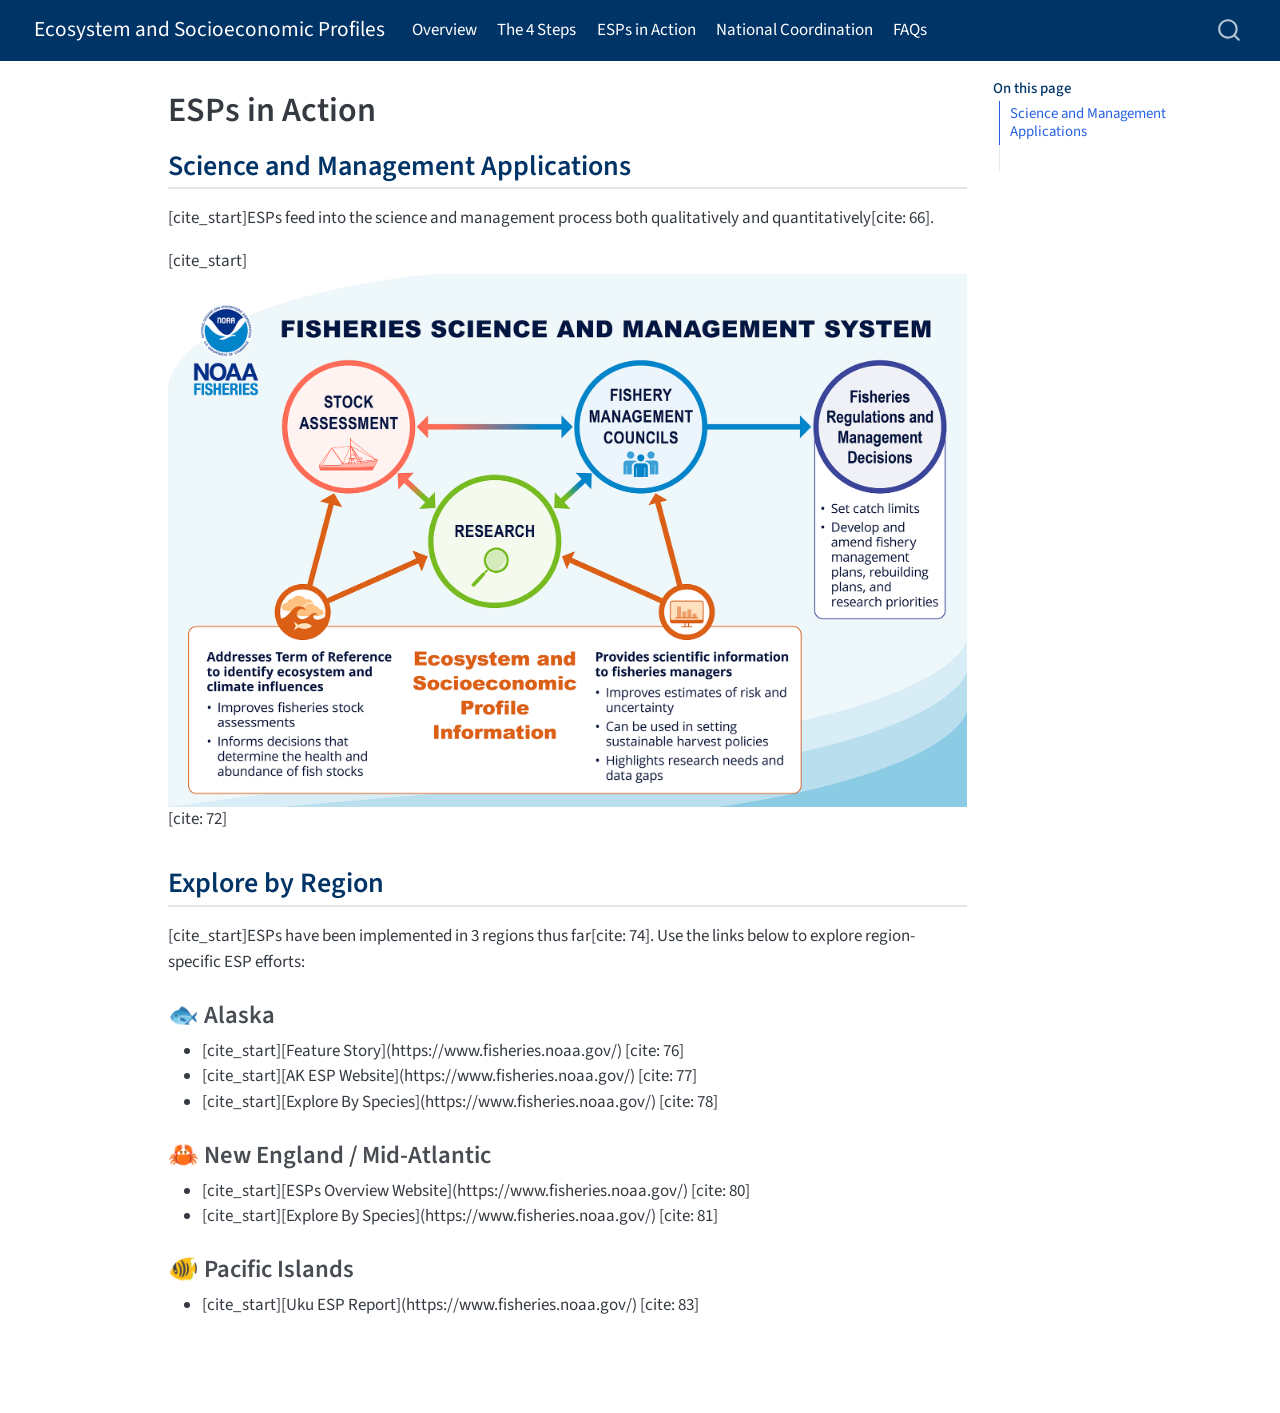
==== docs/content/action.html @ 58402c6b "fixing rendering errors" ====
<!DOCTYPE html>
<html xmlns="http://www.w3.org/1999/xhtml" lang="en" xml:lang="en"><head>

<meta charset="utf-8">
<meta name="generator" content="quarto-1.8.25">

<meta name="viewport" content="width=device-width, initial-scale=1.0, user-scalable=yes">


<title>ESPs in Action – Ecosystem and Socioeconomic Profiles</title>
<style>
code{white-space: pre-wrap;}
span.smallcaps{font-variant: small-caps;}
div.columns{display: flex; gap: min(4vw, 1.5em);}
div.column{flex: auto; overflow-x: auto;}
div.hanging-indent{margin-left: 1.5em; text-indent: -1.5em;}
ul.task-list{list-style: none;}
ul.task-list li input[type="checkbox"] {
  width: 0.8em;
  margin: 0 0.8em 0.2em -1em; /* quarto-specific, see https://github.com/quarto-dev/quarto-cli/issues/4556 */ 
  vertical-align: middle;
}
</style>


<script src="../site_libs/quarto-nav/quarto-nav.js"></script>
<script src="../site_libs/quarto-nav/headroom.min.js"></script>
<script src="../site_libs/clipboard/clipboard.min.js"></script>
<script src="../site_libs/quarto-search/autocomplete.umd.js"></script>
<script src="../site_libs/quarto-search/fuse.min.js"></script>
<script src="../site_libs/quarto-search/quarto-search.js"></script>
<meta name="quarto:offset" content="../">
<script src="../site_libs/quarto-html/quarto.js" type="module"></script>
<script src="../site_libs/quarto-html/tabsets/tabsets.js" type="module"></script>
<script src="../site_libs/quarto-html/axe/axe-check.js" type="module"></script>
<script src="../site_libs/quarto-html/popper.min.js"></script>
<script src="../site_libs/quarto-html/tippy.umd.min.js"></script>
<script src="../site_libs/quarto-html/anchor.min.js"></script>
<link href="../site_libs/quarto-html/tippy.css" rel="stylesheet">
<link href="../site_libs/quarto-html/quarto-syntax-highlighting-7b89279ff1a6dce999919e0e67d4d9ec.css" rel="stylesheet" id="quarto-text-highlighting-styles">
<script src="../site_libs/bootstrap/bootstrap.min.js"></script>
<link href="../site_libs/bootstrap/bootstrap-icons.css" rel="stylesheet">
<link href="../site_libs/bootstrap/bootstrap-3eb912b937f05daf4f4617c43f417ced.min.css" rel="stylesheet" append-hash="true" id="quarto-bootstrap" data-mode="light">
<script id="quarto-search-options" type="application/json">{
  "location": "navbar",
  "copy-button": false,
  "collapse-after": 3,
  "panel-placement": "end",
  "type": "overlay",
  "limit": 50,
  "keyboard-shortcut": [
    "f",
    "/",
    "s"
  ],
  "show-item-context": false,
  "language": {
    "search-no-results-text": "No results",
    "search-matching-documents-text": "matching documents",
    "search-copy-link-title": "Copy link to search",
    "search-hide-matches-text": "Hide additional matches",
    "search-more-match-text": "more match in this document",
    "search-more-matches-text": "more matches in this document",
    "search-clear-button-title": "Clear",
    "search-text-placeholder": "",
    "search-detached-cancel-button-title": "Cancel",
    "search-submit-button-title": "Submit",
    "search-label": "Search"
  }
}</script>


<link rel="stylesheet" href="../styles.css">
</head>

<body class="nav-fixed quarto-light">

<div id="quarto-search-results"></div>
  <header id="quarto-header" class="headroom fixed-top">
    <nav class="navbar navbar-expand-lg " data-bs-theme="dark">
      <div class="navbar-container container-fluid">
      <div class="navbar-brand-container mx-auto">
    <a href="../index.html" class="navbar-brand navbar-brand-logo">
    </a>
    <a class="navbar-brand" href="../index.html">
    <span class="navbar-title">Ecosystem and Socioeconomic Profiles</span>
    </a>
  </div>
            <div id="quarto-search" class="" title="Search"></div>
          <button class="navbar-toggler" type="button" data-bs-toggle="collapse" data-bs-target="#navbarCollapse" aria-controls="navbarCollapse" role="menu" aria-expanded="false" aria-label="Toggle navigation" onclick="if (window.quartoToggleHeadroom) { window.quartoToggleHeadroom(); }">
  <span class="navbar-toggler-icon"></span>
</button>
          <div class="collapse navbar-collapse" id="navbarCollapse">
            <ul class="navbar-nav navbar-nav-scroll me-auto">
  <li class="nav-item">
    <a class="nav-link" href="../index.html"> 
<span class="menu-text">Overview</span></a>
  </li>  
  <li class="nav-item">
    <a class="nav-link" href="../content/steps.html"> 
<span class="menu-text">The 4 Steps</span></a>
  </li>  
  <li class="nav-item">
    <a class="nav-link active" href="../content/action.html" aria-current="page"> 
<span class="menu-text">ESPs in Action</span></a>
  </li>  
  <li class="nav-item">
    <a class="nav-link" href="../content/coordination.html"> 
<span class="menu-text">National Coordination</span></a>
  </li>  
  <li class="nav-item">
    <a class="nav-link" href="../content/faqs.html"> 
<span class="menu-text">FAQs</span></a>
  </li>  
</ul>
          </div> <!-- /navcollapse -->
            <div class="quarto-navbar-tools">
</div>
      </div> <!-- /container-fluid -->
    </nav>
</header>
<!-- content -->
<div id="quarto-content" class="quarto-container page-columns page-rows-contents page-layout-article page-navbar">
<!-- sidebar -->
<!-- margin-sidebar -->
    <div id="quarto-margin-sidebar" class="sidebar margin-sidebar">
        <nav id="TOC" role="doc-toc" class="toc-active">
    <h2 id="toc-title">On this page</h2>
   
  <ul>
  <li><a href="#science-and-management-applications" id="toc-science-and-management-applications" class="nav-link active" data-scroll-target="#science-and-management-applications">Science and Management Applications</a></li>
  <li><a href="#explore-by-region" id="toc-explore-by-region" class="nav-link" data-scroll-target="#explore-by-region">Explore by Region</a>
  <ul class="collapse">
  <li><a href="#alaska" id="toc-alaska" class="nav-link" data-scroll-target="#alaska">🐟 Alaska</a></li>
  <li><a href="#new-england-mid-atlantic" id="toc-new-england-mid-atlantic" class="nav-link" data-scroll-target="#new-england-mid-atlantic">🦀 New England / Mid-Atlantic</a></li>
  <li><a href="#pacific-islands" id="toc-pacific-islands" class="nav-link" data-scroll-target="#pacific-islands">🐠 Pacific Islands</a></li>
  </ul></li>
  </ul>
</nav>
    </div>
<!-- main -->
<main class="content" id="quarto-document-content">

<header id="title-block-header" class="quarto-title-block default">
<div class="quarto-title">
<h1 class="title">ESPs in Action</h1>
</div>



<div class="quarto-title-meta">

    
  
    
  </div>
  


</header>


<section id="science-and-management-applications" class="level2">
<h2 class="anchored" data-anchor-id="science-and-management-applications">Science and Management Applications</h2>
<p>[cite_start]ESPs feed into the science and management process both qualitatively and quantitatively[cite: 66].</p>
<p>[cite_start]<img src="../images/management-system.png" class="img-fluid" alt="Fisheries Science and Management System Diagram">[cite: 72]</p>
</section>
<section id="explore-by-region" class="level2">
<h2 class="anchored" data-anchor-id="explore-by-region">Explore by Region</h2>
<p>[cite_start]ESPs have been implemented in 3 regions thus far[cite: 74]. Use the links below to explore region-specific ESP efforts:</p>
<section id="alaska" class="level3">
<h3 class="anchored" data-anchor-id="alaska">🐟 Alaska</h3>
<ul>
<li>[cite_start][Feature Story](https://www.fisheries.noaa.gov/) [cite: 76]</li>
<li>[cite_start][AK ESP Website](https://www.fisheries.noaa.gov/) [cite: 77]</li>
<li>[cite_start][Explore By Species](https://www.fisheries.noaa.gov/) [cite: 78]</li>
</ul>
</section>
<section id="new-england-mid-atlantic" class="level3">
<h3 class="anchored" data-anchor-id="new-england-mid-atlantic">🦀 New England / Mid-Atlantic</h3>
<ul>
<li>[cite_start][ESPs Overview Website](https://www.fisheries.noaa.gov/) [cite: 80]</li>
<li>[cite_start][Explore By Species](https://www.fisheries.noaa.gov/) [cite: 81]</li>
</ul>
</section>
<section id="pacific-islands" class="level3">
<h3 class="anchored" data-anchor-id="pacific-islands">🐠 Pacific Islands</h3>
<ul>
<li>[cite_start][Uku ESP Report](https://www.fisheries.noaa.gov/) [cite: 83]</li>
</ul>


</section>
</section>

</main> <!-- /main -->
<script id="quarto-html-after-body" type="application/javascript">
  window.document.addEventListener("DOMContentLoaded", function (event) {
    const icon = "";
    const anchorJS = new window.AnchorJS();
    anchorJS.options = {
      placement: 'right',
      icon: icon
    };
    anchorJS.add('.anchored');
    const isCodeAnnotation = (el) => {
      for (const clz of el.classList) {
        if (clz.startsWith('code-annotation-')) {                     
          return true;
        }
      }
      return false;
    }
    const onCopySuccess = function(e) {
      // button target
      const button = e.trigger;
      // don't keep focus
      button.blur();
      // flash "checked"
      button.classList.add('code-copy-button-checked');
      var currentTitle = button.getAttribute("title");
      button.setAttribute("title", "Copied!");
      let tooltip;
      if (window.bootstrap) {
        button.setAttribute("data-bs-toggle", "tooltip");
        button.setAttribute("data-bs-placement", "left");
        button.setAttribute("data-bs-title", "Copied!");
        tooltip = new bootstrap.Tooltip(button, 
          { trigger: "manual", 
            customClass: "code-copy-button-tooltip",
            offset: [0, -8]});
        tooltip.show();    
      }
      setTimeout(function() {
        if (tooltip) {
          tooltip.hide();
          button.removeAttribute("data-bs-title");
          button.removeAttribute("data-bs-toggle");
          button.removeAttribute("data-bs-placement");
        }
        button.setAttribute("title", currentTitle);
        button.classList.remove('code-copy-button-checked');
      }, 1000);
      // clear code selection
      e.clearSelection();
    }
    const getTextToCopy = function(trigger) {
      const outerScaffold = trigger.parentElement.cloneNode(true);
      const codeEl = outerScaffold.querySelector('code');
      for (const childEl of codeEl.children) {
        if (isCodeAnnotation(childEl)) {
          childEl.remove();
        }
      }
      return codeEl.innerText;
    }
    const clipboard = new window.ClipboardJS('.code-copy-button:not([data-in-quarto-modal])', {
      text: getTextToCopy
    });
    clipboard.on('success', onCopySuccess);
    if (window.document.getElementById('quarto-embedded-source-code-modal')) {
      const clipboardModal = new window.ClipboardJS('.code-copy-button[data-in-quarto-modal]', {
        text: getTextToCopy,
        container: window.document.getElementById('quarto-embedded-source-code-modal')
      });
      clipboardModal.on('success', onCopySuccess);
    }
      var localhostRegex = new RegExp(/^(?:http|https):\/\/localhost\:?[0-9]*\//);
      var mailtoRegex = new RegExp(/^mailto:/);
        var filterRegex = new RegExp('/' + window.location.host + '/');
      var isInternal = (href) => {
          return filterRegex.test(href) || localhostRegex.test(href) || mailtoRegex.test(href);
      }
      // Inspect non-navigation links and adorn them if external
     var links = window.document.querySelectorAll('a[href]:not(.nav-link):not(.navbar-brand):not(.toc-action):not(.sidebar-link):not(.sidebar-item-toggle):not(.pagination-link):not(.no-external):not([aria-hidden]):not(.dropdown-item):not(.quarto-navigation-tool):not(.about-link)');
      for (var i=0; i<links.length; i++) {
        const link = links[i];
        if (!isInternal(link.href)) {
          // undo the damage that might have been done by quarto-nav.js in the case of
          // links that we want to consider external
          if (link.dataset.originalHref !== undefined) {
            link.href = link.dataset.originalHref;
          }
        }
      }
    function tippyHover(el, contentFn, onTriggerFn, onUntriggerFn) {
      const config = {
        allowHTML: true,
        maxWidth: 500,
        delay: 100,
        arrow: false,
        appendTo: function(el) {
            return el.parentElement;
        },
        interactive: true,
        interactiveBorder: 10,
        theme: 'quarto',
        placement: 'bottom-start',
      };
      if (contentFn) {
        config.content = contentFn;
      }
      if (onTriggerFn) {
        config.onTrigger = onTriggerFn;
      }
      if (onUntriggerFn) {
        config.onUntrigger = onUntriggerFn;
      }
      window.tippy(el, config); 
    }
    const noterefs = window.document.querySelectorAll('a[role="doc-noteref"]');
    for (var i=0; i<noterefs.length; i++) {
      const ref = noterefs[i];
      tippyHover(ref, function() {
        // use id or data attribute instead here
        let href = ref.getAttribute('data-footnote-href') || ref.getAttribute('href');
        try { href = new URL(href).hash; } catch {}
        const id = href.replace(/^#\/?/, "");
        const note = window.document.getElementById(id);
        if (note) {
          return note.innerHTML;
        } else {
          return "";
        }
      });
    }
    const xrefs = window.document.querySelectorAll('a.quarto-xref');
    const processXRef = (id, note) => {
      // Strip column container classes
      const stripColumnClz = (el) => {
        el.classList.remove("page-full", "page-columns");
        if (el.children) {
          for (const child of el.children) {
            stripColumnClz(child);
          }
        }
      }
      stripColumnClz(note)
      if (id === null || id.startsWith('sec-')) {
        // Special case sections, only their first couple elements
        const container = document.createElement("div");
        if (note.children && note.children.length > 2) {
          container.appendChild(note.children[0].cloneNode(true));
          for (let i = 1; i < note.children.length; i++) {
            const child = note.children[i];
            if (child.tagName === "P" && child.innerText === "") {
              continue;
            } else {
              container.appendChild(child.cloneNode(true));
              break;
            }
          }
          if (window.Quarto?.typesetMath) {
            window.Quarto.typesetMath(container);
          }
          return container.innerHTML
        } else {
          if (window.Quarto?.typesetMath) {
            window.Quarto.typesetMath(note);
          }
          return note.innerHTML;
        }
      } else {
        // Remove any anchor links if they are present
        const anchorLink = note.querySelector('a.anchorjs-link');
        if (anchorLink) {
          anchorLink.remove();
        }
        if (window.Quarto?.typesetMath) {
          window.Quarto.typesetMath(note);
        }
        if (note.classList.contains("callout")) {
          return note.outerHTML;
        } else {
          return note.innerHTML;
        }
      }
    }
    for (var i=0; i<xrefs.length; i++) {
      const xref = xrefs[i];
      tippyHover(xref, undefined, function(instance) {
        instance.disable();
        let url = xref.getAttribute('href');
        let hash = undefined; 
        if (url.startsWith('#')) {
          hash = url;
        } else {
          try { hash = new URL(url).hash; } catch {}
        }
        if (hash) {
          const id = hash.replace(/^#\/?/, "");
          const note = window.document.getElementById(id);
          if (note !== null) {
            try {
              const html = processXRef(id, note.cloneNode(true));
              instance.setContent(html);
            } finally {
              instance.enable();
              instance.show();
            }
          } else {
            // See if we can fetch this
            fetch(url.split('#')[0])
            .then(res => res.text())
            .then(html => {
              const parser = new DOMParser();
              const htmlDoc = parser.parseFromString(html, "text/html");
              const note = htmlDoc.getElementById(id);
              if (note !== null) {
                const html = processXRef(id, note);
                instance.setContent(html);
              } 
            }).finally(() => {
              instance.enable();
              instance.show();
            });
          }
        } else {
          // See if we can fetch a full url (with no hash to target)
          // This is a special case and we should probably do some content thinning / targeting
          fetch(url)
          .then(res => res.text())
          .then(html => {
            const parser = new DOMParser();
            const htmlDoc = parser.parseFromString(html, "text/html");
            const note = htmlDoc.querySelector('main.content');
            if (note !== null) {
              // This should only happen for chapter cross references
              // (since there is no id in the URL)
              // remove the first header
              if (note.children.length > 0 && note.children[0].tagName === "HEADER") {
                note.children[0].remove();
              }
              const html = processXRef(null, note);
              instance.setContent(html);
            } 
          }).finally(() => {
            instance.enable();
            instance.show();
          });
        }
      }, function(instance) {
      });
    }
        let selectedAnnoteEl;
        const selectorForAnnotation = ( cell, annotation) => {
          let cellAttr = 'data-code-cell="' + cell + '"';
          let lineAttr = 'data-code-annotation="' +  annotation + '"';
          const selector = 'span[' + cellAttr + '][' + lineAttr + ']';
          return selector;
        }
        const selectCodeLines = (annoteEl) => {
          const doc = window.document;
          const targetCell = annoteEl.getAttribute("data-target-cell");
          const targetAnnotation = annoteEl.getAttribute("data-target-annotation");
          const annoteSpan = window.document.querySelector(selectorForAnnotation(targetCell, targetAnnotation));
          const lines = annoteSpan.getAttribute("data-code-lines").split(",");
          const lineIds = lines.map((line) => {
            return targetCell + "-" + line;
          })
          let top = null;
          let height = null;
          let parent = null;
          if (lineIds.length > 0) {
              //compute the position of the single el (top and bottom and make a div)
              const el = window.document.getElementById(lineIds[0]);
              top = el.offsetTop;
              height = el.offsetHeight;
              parent = el.parentElement.parentElement;
            if (lineIds.length > 1) {
              const lastEl = window.document.getElementById(lineIds[lineIds.length - 1]);
              const bottom = lastEl.offsetTop + lastEl.offsetHeight;
              height = bottom - top;
            }
            if (top !== null && height !== null && parent !== null) {
              // cook up a div (if necessary) and position it 
              let div = window.document.getElementById("code-annotation-line-highlight");
              if (div === null) {
                div = window.document.createElement("div");
                div.setAttribute("id", "code-annotation-line-highlight");
                div.style.position = 'absolute';
                parent.appendChild(div);
              }
              div.style.top = top - 2 + "px";
              div.style.height = height + 4 + "px";
              div.style.left = 0;
              let gutterDiv = window.document.getElementById("code-annotation-line-highlight-gutter");
              if (gutterDiv === null) {
                gutterDiv = window.document.createElement("div");
                gutterDiv.setAttribute("id", "code-annotation-line-highlight-gutter");
                gutterDiv.style.position = 'absolute';
                const codeCell = window.document.getElementById(targetCell);
                const gutter = codeCell.querySelector('.code-annotation-gutter');
                gutter.appendChild(gutterDiv);
              }
              gutterDiv.style.top = top - 2 + "px";
              gutterDiv.style.height = height + 4 + "px";
            }
            selectedAnnoteEl = annoteEl;
          }
        };
        const unselectCodeLines = () => {
          const elementsIds = ["code-annotation-line-highlight", "code-annotation-line-highlight-gutter"];
          elementsIds.forEach((elId) => {
            const div = window.document.getElementById(elId);
            if (div) {
              div.remove();
            }
          });
          selectedAnnoteEl = undefined;
        };
          // Handle positioning of the toggle
      window.addEventListener(
        "resize",
        throttle(() => {
          elRect = undefined;
          if (selectedAnnoteEl) {
            selectCodeLines(selectedAnnoteEl);
          }
        }, 10)
      );
      function throttle(fn, ms) {
      let throttle = false;
      let timer;
        return (...args) => {
          if(!throttle) { // first call gets through
              fn.apply(this, args);
              throttle = true;
          } else { // all the others get throttled
              if(timer) clearTimeout(timer); // cancel #2
              timer = setTimeout(() => {
                fn.apply(this, args);
                timer = throttle = false;
              }, ms);
          }
        };
      }
        // Attach click handler to the DT
        const annoteDls = window.document.querySelectorAll('dt[data-target-cell]');
        for (const annoteDlNode of annoteDls) {
          annoteDlNode.addEventListener('click', (event) => {
            const clickedEl = event.target;
            if (clickedEl !== selectedAnnoteEl) {
              unselectCodeLines();
              const activeEl = window.document.querySelector('dt[data-target-cell].code-annotation-active');
              if (activeEl) {
                activeEl.classList.remove('code-annotation-active');
              }
              selectCodeLines(clickedEl);
              clickedEl.classList.add('code-annotation-active');
            } else {
              // Unselect the line
              unselectCodeLines();
              clickedEl.classList.remove('code-annotation-active');
            }
          });
        }
    const findCites = (el) => {
      const parentEl = el.parentElement;
      if (parentEl) {
        const cites = parentEl.dataset.cites;
        if (cites) {
          return {
            el,
            cites: cites.split(' ')
          };
        } else {
          return findCites(el.parentElement)
        }
      } else {
        return undefined;
      }
    };
    var bibliorefs = window.document.querySelectorAll('a[role="doc-biblioref"]');
    for (var i=0; i<bibliorefs.length; i++) {
      const ref = bibliorefs[i];
      const citeInfo = findCites(ref);
      if (citeInfo) {
        tippyHover(citeInfo.el, function() {
          var popup = window.document.createElement('div');
          citeInfo.cites.forEach(function(cite) {
            var citeDiv = window.document.createElement('div');
            citeDiv.classList.add('hanging-indent');
            citeDiv.classList.add('csl-entry');
            var biblioDiv = window.document.getElementById('ref-' + cite);
            if (biblioDiv) {
              citeDiv.innerHTML = biblioDiv.innerHTML;
            }
            popup.appendChild(citeDiv);
          });
          return popup.innerHTML;
        });
      }
    }
  });
  </script>
</div> <!-- /content -->




</body></html>
---- docs/site_libs/quarto-html/tippy.css ----
.tippy-box[data-animation=fade][data-state=hidden]{opacity:0}[data-tippy-root]{max-width:calc(100vw - 10px)}.tippy-box{position:relative;background-color:#333;color:#fff;border-radius:4px;font-size:14px;line-height:1.4;white-space:normal;outline:0;transition-property:transform,visibility,opacity}.tippy-box[data-placement^=top]>.tippy-arrow{bottom:0}.tippy-box[data-placement^=top]>.tippy-arrow:before{bottom:-7px;left:0;border-width:8px 8px 0;border-top-color:initial;transform-origin:center top}.tippy-box[data-placement^=bottom]>.tippy-arrow{top:0}.tippy-box[data-placement^=bottom]>.tippy-arrow:before{top:-7px;left:0;border-width:0 8px 8px;border-bottom-color:initial;transform-origin:center bottom}.tippy-box[data-placement^=left]>.tippy-arrow{right:0}.tippy-box[data-placement^=left]>.tippy-arrow:before{border-width:8px 0 8px 8px;border-left-color:initial;right:-7px;transform-origin:center left}.tippy-box[data-placement^=right]>.tippy-arrow{left:0}.tippy-box[data-placement^=right]>.tippy-arrow:before{left:-7px;border-width:8px 8px 8px 0;border-right-color:initial;transform-origin:center right}.tippy-box[data-inertia][data-state=visible]{transition-timing-function:cubic-bezier(.54,1.5,.38,1.11)}.tippy-arrow{width:16px;height:16px;color:#333}.tippy-arrow:before{content:"";position:absolute;border-color:transparent;border-style:solid}.tippy-content{position:relative;padding:5px 9px;z-index:1}
---- docs/site_libs/quarto-html/quarto-syntax-highlighting-7b89279ff1a6dce999919e0e67d4d9ec.css ----
/* quarto syntax highlight colors */
:root {
  --quarto-hl-ot-color: #003B4F;
  --quarto-hl-at-color: #657422;
  --quarto-hl-ss-color: #20794D;
  --quarto-hl-an-color: #5E5E5E;
  --quarto-hl-fu-color: #4758AB;
  --quarto-hl-st-color: #20794D;
  --quarto-hl-cf-color: #003B4F;
  --quarto-hl-op-color: #5E5E5E;
  --quarto-hl-er-color: #AD0000;
  --quarto-hl-bn-color: #AD0000;
  --quarto-hl-al-color: #AD0000;
  --quarto-hl-va-color: #111111;
  --quarto-hl-bu-color: inherit;
  --quarto-hl-ex-color: inherit;
  --quarto-hl-pp-color: #AD0000;
  --quarto-hl-in-color: #5E5E5E;
  --quarto-hl-vs-color: #20794D;
  --quarto-hl-wa-color: #5E5E5E;
  --quarto-hl-do-color: #5E5E5E;
  --quarto-hl-im-color: #00769E;
  --quarto-hl-ch-color: #20794D;
  --quarto-hl-dt-color: #AD0000;
  --quarto-hl-fl-color: #AD0000;
  --quarto-hl-co-color: #5E5E5E;
  --quarto-hl-cv-color: #5E5E5E;
  --quarto-hl-cn-color: #8f5902;
  --quarto-hl-sc-color: #5E5E5E;
  --quarto-hl-dv-color: #AD0000;
  --quarto-hl-kw-color: #003B4F;
}

/* other quarto variables */
:root {
  --quarto-font-monospace: SFMono-Regular, Menlo, Monaco, Consolas, "Liberation Mono", "Courier New", monospace;
}

/* syntax highlight based on Pandoc's rules */
pre > code.sourceCode > span {
  color: #003B4F;
}

code.sourceCode > span {
  color: #003B4F;
}

div.sourceCode,
div.sourceCode pre.sourceCode {
  color: #003B4F;
}

/* Normal */
code span {
  color: #003B4F;
}

/* Alert */
code span.al {
  color: #AD0000;
  font-style: inherit;
}

/* Annotation */
code span.an {
  color: #5E5E5E;
  font-style: inherit;
}

/* Attribute */
code span.at {
  color: #657422;
  font-style: inherit;
}

/* BaseN */
code span.bn {
  color: #AD0000;
  font-style: inherit;
}

/* BuiltIn */
code span.bu {
  font-style: inherit;
}

/* ControlFlow */
code span.cf {
  color: #003B4F;
  font-weight: bold;
  font-style: inherit;
}

/* Char */
code span.ch {
  color: #20794D;
  font-style: inherit;
}

/* Constant */
code span.cn {
  color: #8f5902;
  font-style: inherit;
}

/* Comment */
code span.co {
  color: #5E5E5E;
  font-style: inherit;
}

/* CommentVar */
code span.cv {
  color: #5E5E5E;
  font-style: italic;
}

/* Documentation */
code span.do {
  color: #5E5E5E;
  font-style: italic;
}

/* DataType */
code span.dt {
  color: #AD0000;
  font-style: inherit;
}

/* DecVal */
code span.dv {
  color: #AD0000;
  font-style: inherit;
}

/* Error */
code span.er {
  color: #AD0000;
  font-style: inherit;
}

/* Extension */
code span.ex {
  font-style: inherit;
}

/* Float */
code span.fl {
  color: #AD0000;
  font-style: inherit;
}

/* Function */
code span.fu {
  color: #4758AB;
  font-style: inherit;
}

/* Import */
code span.im {
  color: #00769E;
  font-style: inherit;
}

/* Information */
code span.in {
  color: #5E5E5E;
  font-style: inherit;
}

/* Keyword */
code span.kw {
  color: #003B4F;
  font-weight: bold;
  font-style: inherit;
}

/* Operator */
code span.op {
  color: #5E5E5E;
  font-style: inherit;
}

/* Other */
code span.ot {
  color: #003B4F;
  font-style: inherit;
}

/* Preprocessor */
code span.pp {
  color: #AD0000;
  font-style: inherit;
}

/* SpecialChar */
code span.sc {
  color: #5E5E5E;
  font-style: inherit;
}

/* SpecialString */
code span.ss {
  color: #20794D;
  font-style: inherit;
}

/* String */
code span.st {
  color: #20794D;
  font-style: inherit;
}

/* Variable */
code span.va {
  color: #111111;
  font-style: inherit;
}

/* VerbatimString */
code span.vs {
  color: #20794D;
  font-style: inherit;
}

/* Warning */
code span.wa {
  color: #5E5E5E;
  font-style: italic;
}

.prevent-inlining {
  content: "</";
}

/*# sourceMappingURL=3944bc705cfaf4c80e56f77c5205168a.css.map */
---- docs/styles.css ----
/* Custom NOAA Branding Adjustments */
.navbar {
  background-color: #003366 !important; /* NOAA Deep Blue */
}

.navbar-title, .nav-link {
  color: #ffffff !important;
}

.callout {
  border-left-color: #005599 !important;
  background-color: #f4f8fb;
}

h2 {
  color: #003366;
  border-bottom: 2px solid #e5e5e5;
  padding-bottom: 4px;
}
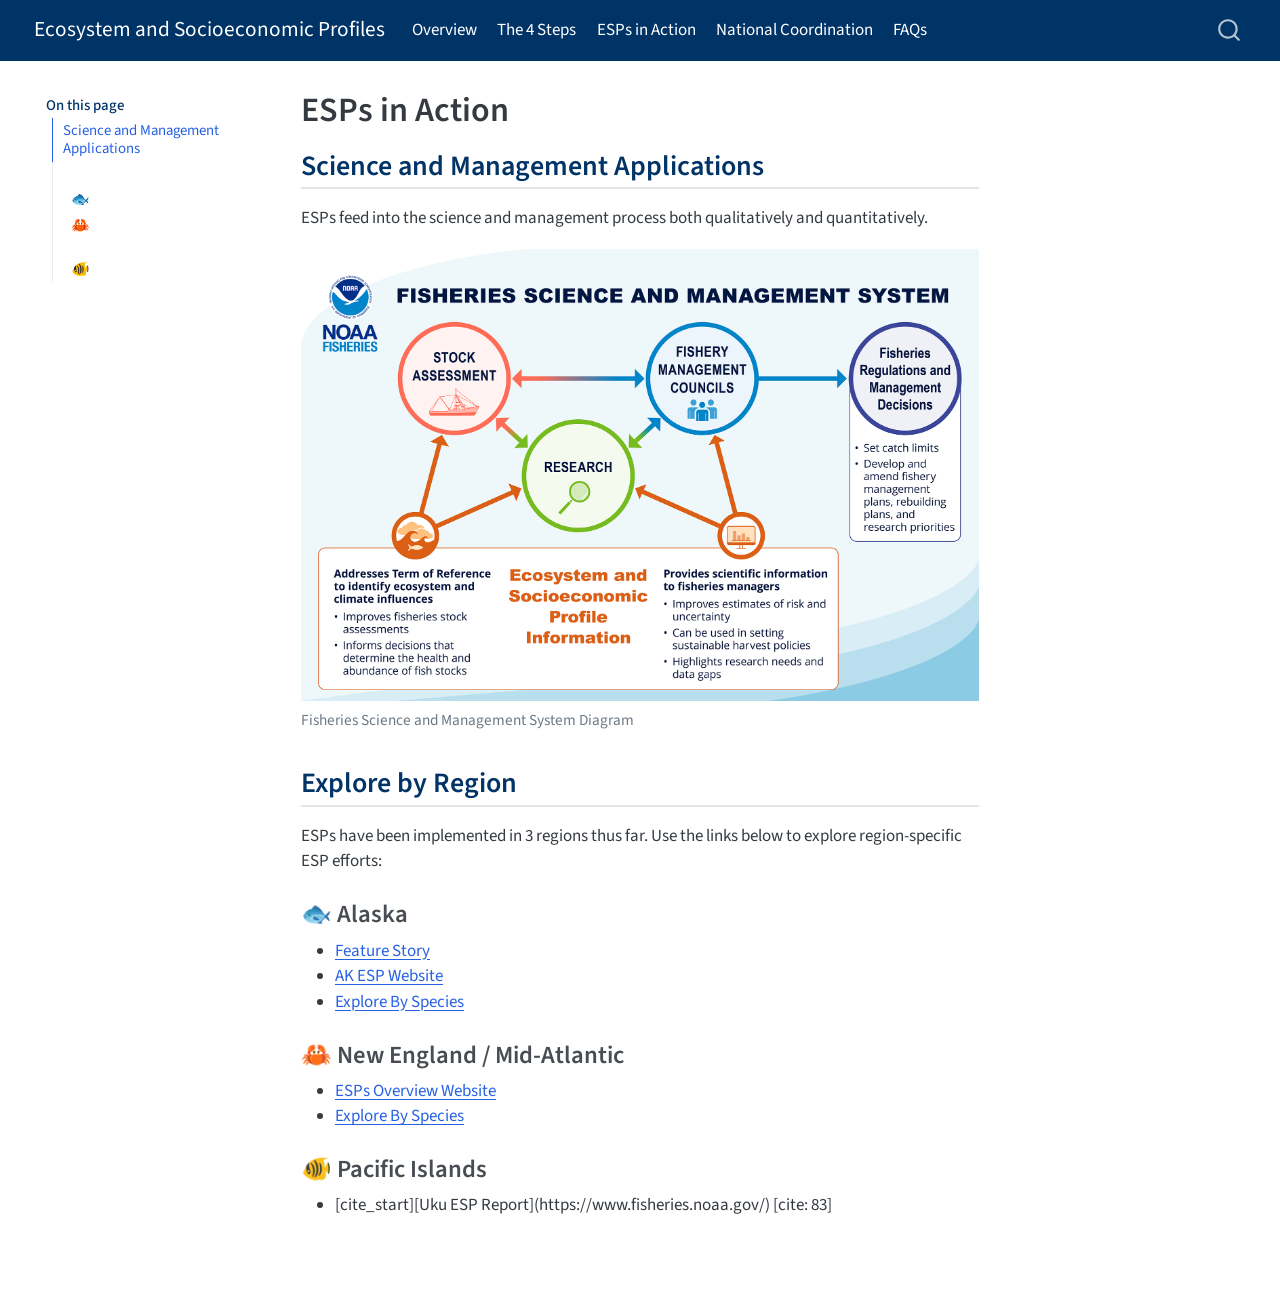
==== commit 17eaa518: "updated formatting" ====
--- a/docs/content/action.html
+++ b/docs/content/action.html
@@ -73,7 +73,7 @@
 <link rel="stylesheet" href="../styles.css">
 </head>
 
-<body class="nav-fixed quarto-light">
+<body class="floating nav-fixed quarto-light">
 
 <div id="quarto-search-results"></div>
   <header id="quarto-header" class="headroom fixed-top">
@@ -93,23 +93,23 @@
           <div class="collapse navbar-collapse" id="navbarCollapse">
             <ul class="navbar-nav navbar-nav-scroll me-auto">
   <li class="nav-item">
-    <a class="nav-link" href="../index.html"> 
+    <a class="nav-link" href="../index.qmd"> 
 <span class="menu-text">Overview</span></a>
   </li>  
   <li class="nav-item">
-    <a class="nav-link" href="../content/steps.html"> 
+    <a class="nav-link" href="../content/steps.qmd"> 
 <span class="menu-text">The 4 Steps</span></a>
   </li>  
   <li class="nav-item">
-    <a class="nav-link active" href="../content/action.html" aria-current="page"> 
+    <a class="nav-link" href="../content/action.qmd"> 
 <span class="menu-text">ESPs in Action</span></a>
   </li>  
   <li class="nav-item">
-    <a class="nav-link" href="../content/coordination.html"> 
+    <a class="nav-link" href="../content/coordination.qmd"> 
 <span class="menu-text">National Coordination</span></a>
   </li>  
   <li class="nav-item">
-    <a class="nav-link" href="../content/faqs.html"> 
+    <a class="nav-link" href="../content/faqs.qmd"> 
 <span class="menu-text">FAQs</span></a>
   </li>  
 </ul>
@@ -122,9 +122,8 @@
 <!-- content -->
 <div id="quarto-content" class="quarto-container page-columns page-rows-contents page-layout-article page-navbar">
 <!-- sidebar -->
-<!-- margin-sidebar -->
-    <div id="quarto-margin-sidebar" class="sidebar margin-sidebar">
-        <nav id="TOC" role="doc-toc" class="toc-active">
+  <nav id="quarto-sidebar" class="sidebar collapse collapse-horizontal quarto-sidebar-collapse-item sidebar-navigation floating overflow-auto">
+    <nav id="TOC" role="doc-toc" class="toc-active" data-toc-expanded="99">
     <h2 id="toc-title">On this page</h2>
    
   <ul>
@@ -137,6 +136,10 @@
   </ul></li>
   </ul>
 </nav>
+</nav>
+<div id="quarto-sidebar-glass" class="quarto-sidebar-collapse-item" data-bs-toggle="collapse" data-bs-target=".quarto-sidebar-collapse-item"></div>
+<!-- margin-sidebar -->
+    <div id="quarto-margin-sidebar" class="sidebar margin-sidebar zindex-bottom">
     </div>
 <!-- main -->
 <main class="content" id="quarto-document-content">
@@ -162,25 +165,30 @@
 
 <section id="science-and-management-applications" class="level2">
 <h2 class="anchored" data-anchor-id="science-and-management-applications">Science and Management Applications</h2>
-<p>[cite_start]ESPs feed into the science and management process both qualitatively and quantitatively[cite: 66].</p>
-<p>[cite_start]<img src="../images/management-system.png" class="img-fluid" alt="Fisheries Science and Management System Diagram">[cite: 72]</p>
+<p>ESPs feed into the science and management process both qualitatively and quantitatively.</p>
+<div class="quarto-figure quarto-figure-center">
+<figure class="figure">
+<p><img src="../images/management-system.png" class="img-fluid figure-img"></p>
+<figcaption>Fisheries Science and Management System Diagram</figcaption>
+</figure>
+</div>
 </section>
 <section id="explore-by-region" class="level2">
 <h2 class="anchored" data-anchor-id="explore-by-region">Explore by Region</h2>
-<p>[cite_start]ESPs have been implemented in 3 regions thus far[cite: 74]. Use the links below to explore region-specific ESP efforts:</p>
+<p>ESPs have been implemented in 3 regions thus far. Use the links below to explore region-specific ESP efforts:</p>
 <section id="alaska" class="level3">
 <h3 class="anchored" data-anchor-id="alaska">🐟 Alaska</h3>
 <ul>
-<li>[cite_start][Feature Story](https://www.fisheries.noaa.gov/) [cite: 76]</li>
-<li>[cite_start][AK ESP Website](https://www.fisheries.noaa.gov/) [cite: 77]</li>
-<li>[cite_start][Explore By Species](https://www.fisheries.noaa.gov/) [cite: 78]</li>
+<li><a href="https://www.fisheries.noaa.gov/">Feature Story</a></li>
+<li><a href="https://www.fisheries.noaa.gov/">AK ESP Website</a></li>
+<li><a href="https://www.fisheries.noaa.gov/">Explore By Species</a></li>
 </ul>
 </section>
 <section id="new-england-mid-atlantic" class="level3">
 <h3 class="anchored" data-anchor-id="new-england-mid-atlantic">🦀 New England / Mid-Atlantic</h3>
 <ul>
-<li>[cite_start][ESPs Overview Website](https://www.fisheries.noaa.gov/) [cite: 80]</li>
-<li>[cite_start][Explore By Species](https://www.fisheries.noaa.gov/) [cite: 81]</li>
+<li><a href="https://www.fisheries.noaa.gov/">ESPs Overview Website</a></li>
+<li><a href="https://www.fisheries.noaa.gov/">Explore By Species</a></li>
 </ul>
 </section>
 <section id="pacific-islands" class="level3">
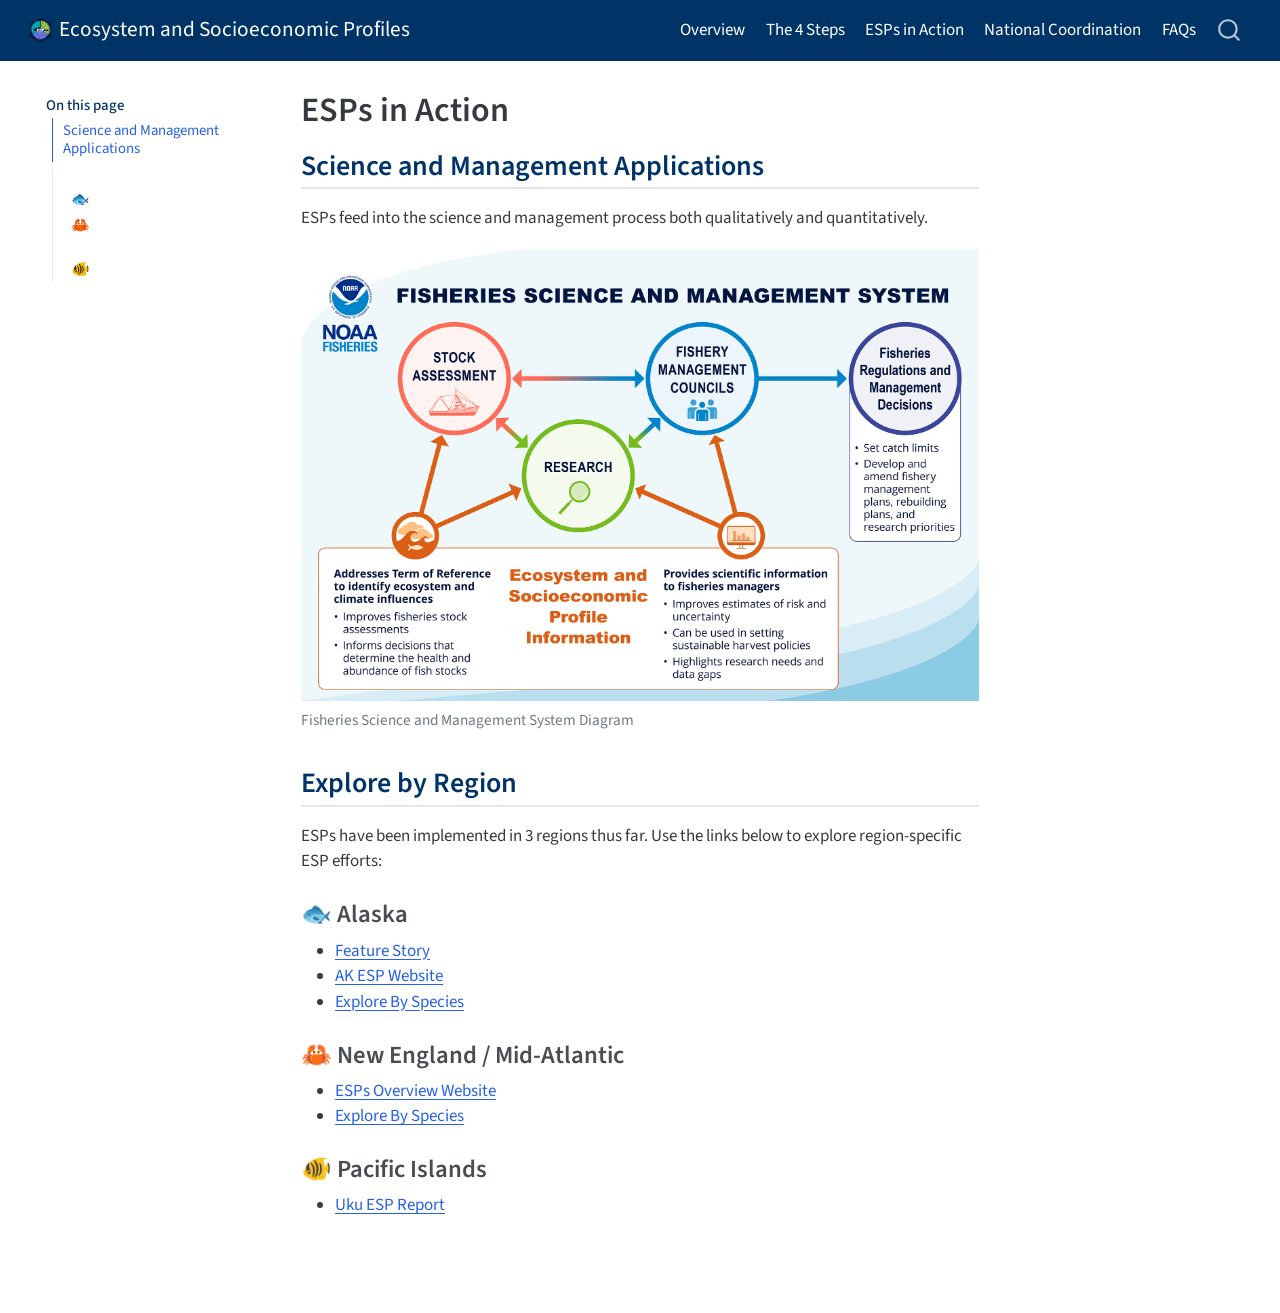
==== commit d35df8d1: "reformatting" ====
--- a/docs/content/action.html
+++ b/docs/content/action.html
@@ -81,6 +81,8 @@
       <div class="navbar-container container-fluid">
       <div class="navbar-brand-container mx-auto">
     <a href="../index.html" class="navbar-brand navbar-brand-logo">
+    <img src="../images/esp-logo.png" alt="" class="navbar-logo light-content">
+    <img src="../images/esp-logo.png" alt="" class="navbar-logo dark-content">
     </a>
     <a class="navbar-brand" href="../index.html">
     <span class="navbar-title">Ecosystem and Socioeconomic Profiles</span>
@@ -91,25 +93,25 @@
   <span class="navbar-toggler-icon"></span>
 </button>
           <div class="collapse navbar-collapse" id="navbarCollapse">
-            <ul class="navbar-nav navbar-nav-scroll me-auto">
+            <ul class="navbar-nav navbar-nav-scroll ms-auto">
   <li class="nav-item">
-    <a class="nav-link" href="../index.qmd"> 
+    <a class="nav-link" href="../content/overview.html"> 
 <span class="menu-text">Overview</span></a>
   </li>  
   <li class="nav-item">
-    <a class="nav-link" href="../content/steps.qmd"> 
+    <a class="nav-link" href="../content/steps.html"> 
 <span class="menu-text">The 4 Steps</span></a>
   </li>  
   <li class="nav-item">
-    <a class="nav-link" href="../content/action.qmd"> 
+    <a class="nav-link active" href="../content/action.html" aria-current="page"> 
 <span class="menu-text">ESPs in Action</span></a>
   </li>  
   <li class="nav-item">
-    <a class="nav-link" href="../content/coordination.qmd"> 
+    <a class="nav-link" href="../content/coordination.html"> 
 <span class="menu-text">National Coordination</span></a>
   </li>  
   <li class="nav-item">
-    <a class="nav-link" href="../content/faqs.qmd"> 
+    <a class="nav-link" href="../content/faqs.html"> 
 <span class="menu-text">FAQs</span></a>
   </li>  
 </ul>
@@ -194,7 +196,7 @@
 <section id="pacific-islands" class="level3">
 <h3 class="anchored" data-anchor-id="pacific-islands">🐠 Pacific Islands</h3>
 <ul>
-<li>[cite_start][Uku ESP Report](https://www.fisheries.noaa.gov/) [cite: 83]</li>
+<li><a href="https://www.fisheries.noaa.gov/">Uku ESP Report</a></li>
 </ul>
 
 
